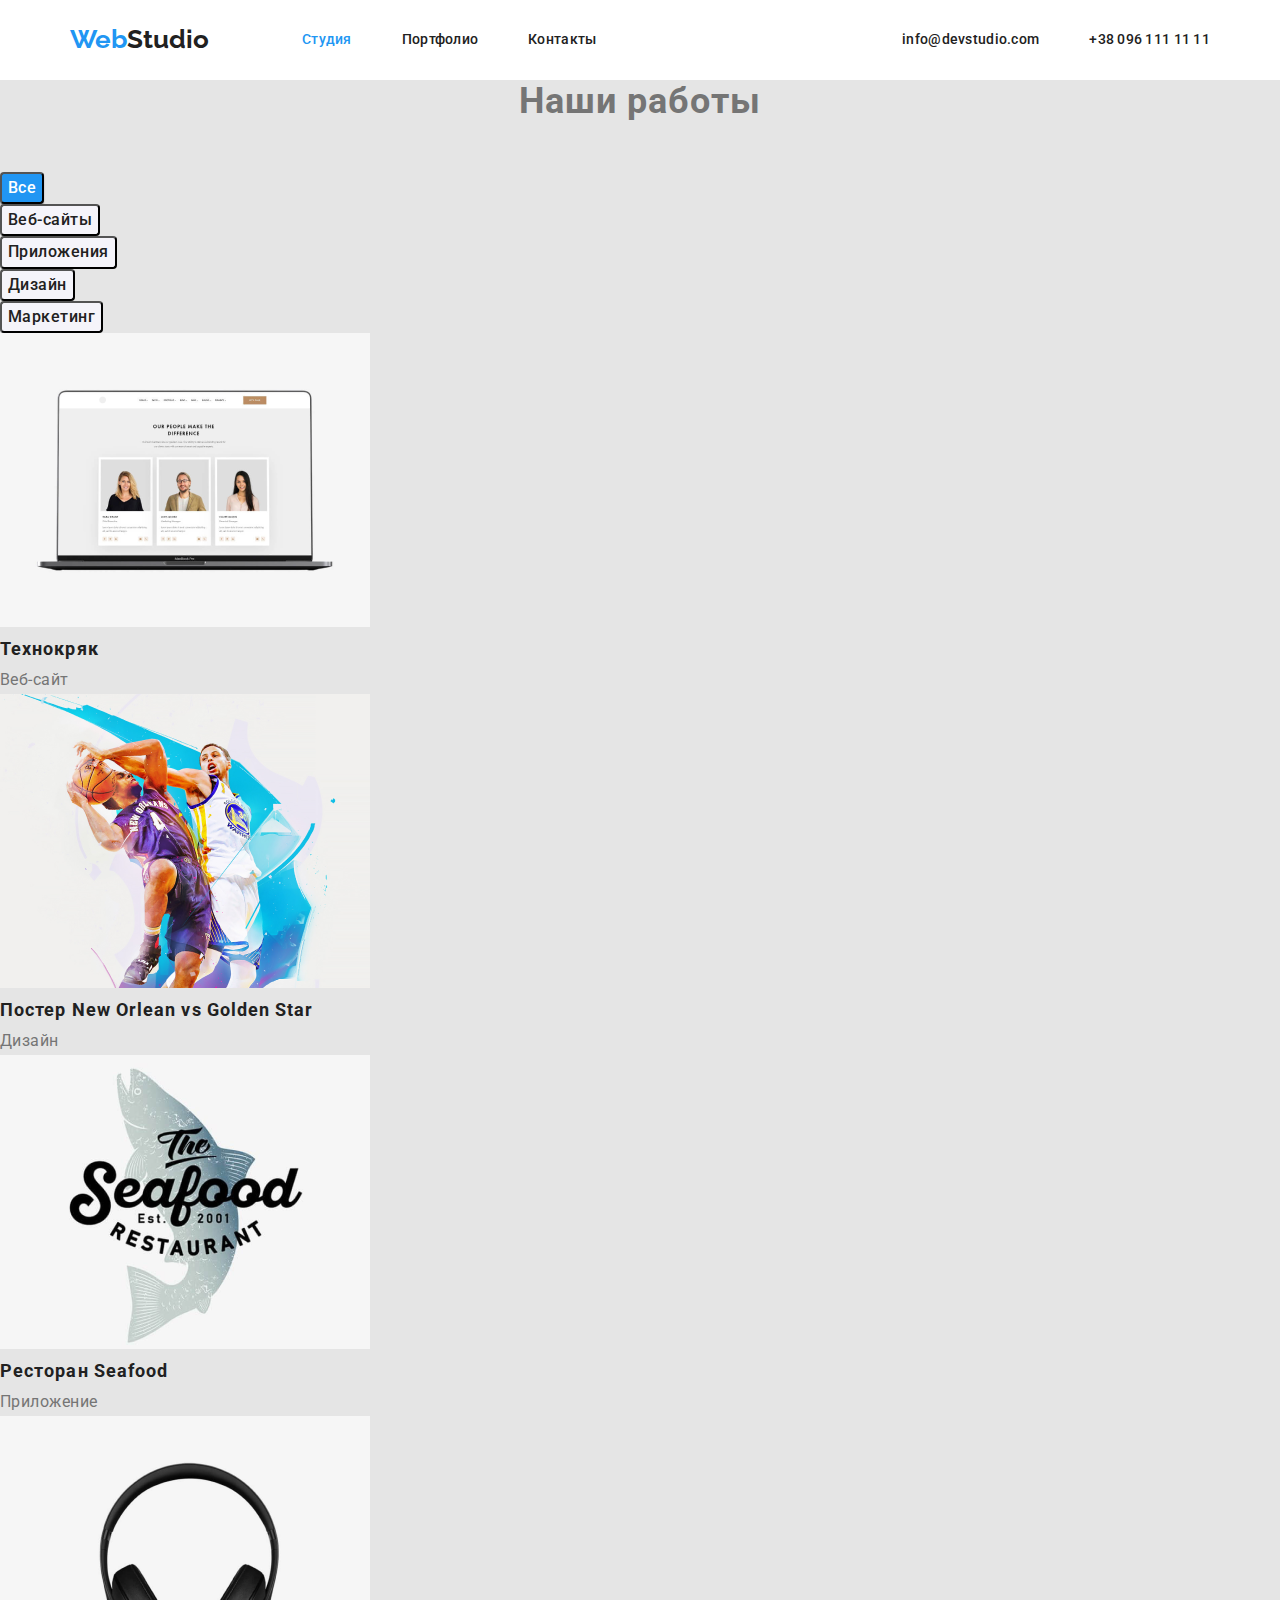
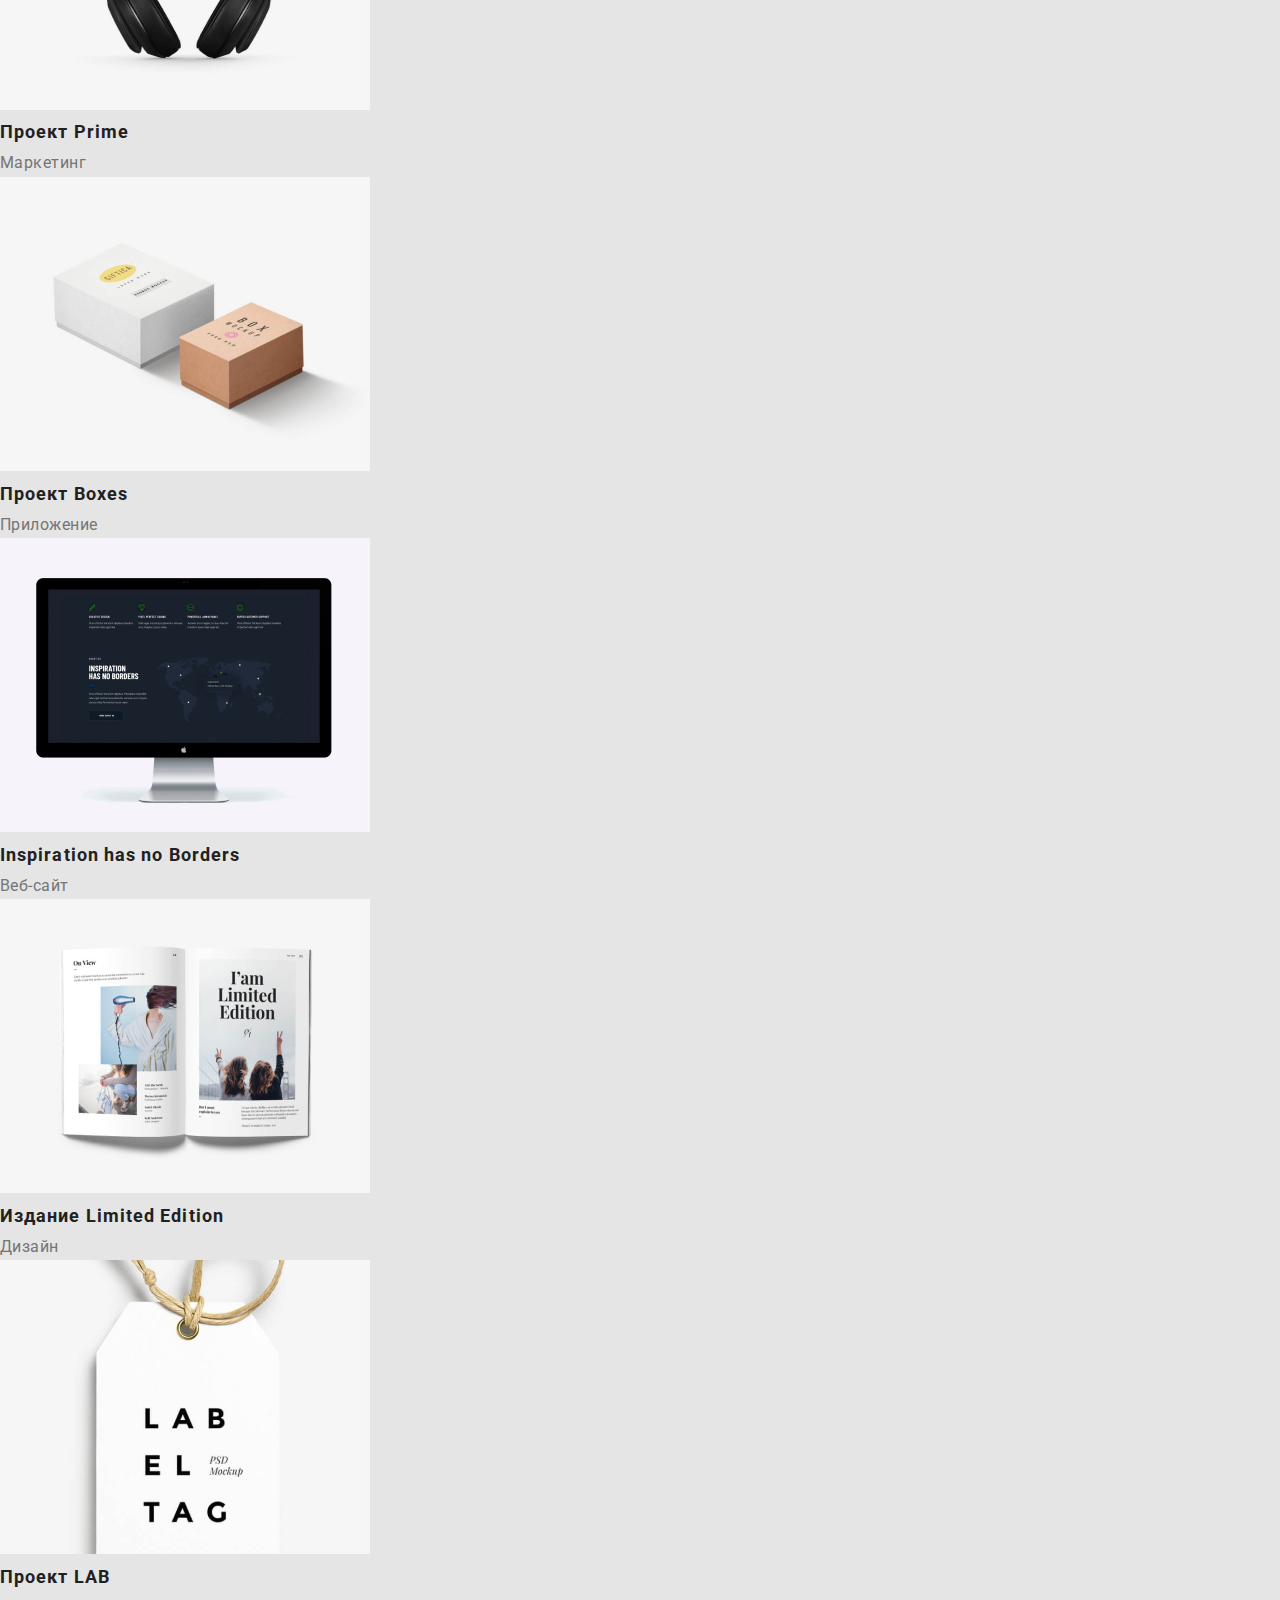
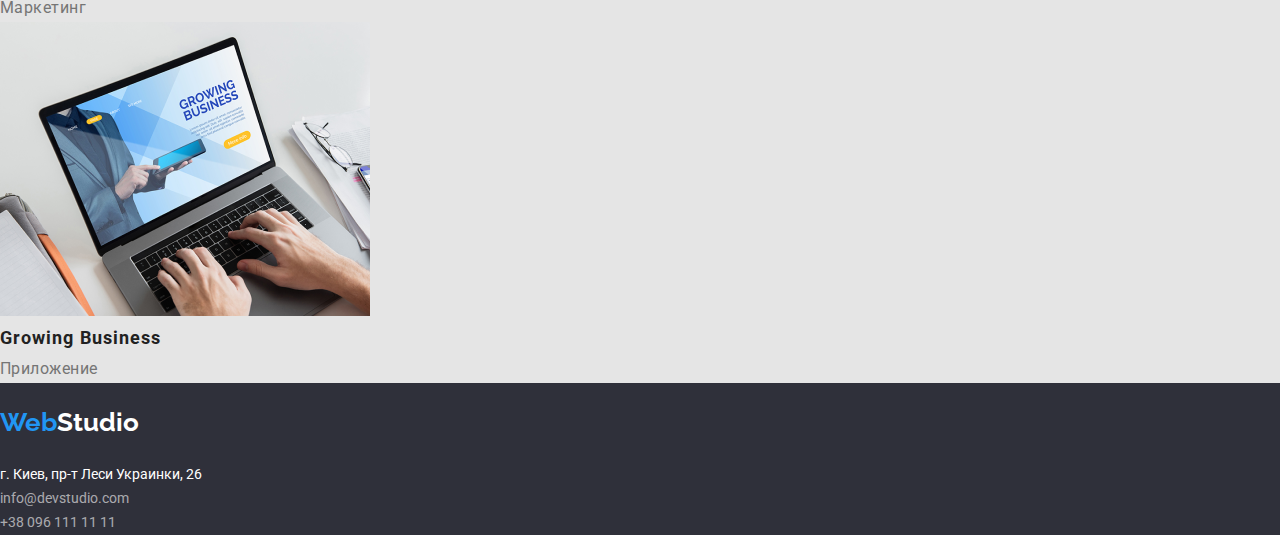
==== portfolio.html @ 5893b9f4 "додає flex box" ====
<!DOCTYPE html>
<html lang="ru">
  <head>
    <meta charset="UTF-8" />
    <title>Портфолио</title>
    <link rel="preconnect" href="https://fonts.gstatic.com" />
    <link
      href="https://fonts.googleapis.com/css2?family=Raleway:wght@700&family=Roboto:wght@400;500;700;900&display=swap"
      rel="stylesheet"
    />
    <link
      rel="stylesheet"
      href="https://cdnjs.cloudflare.com/ajax/libs/modern-normalize/1.0.0/modern-normalize.min.css"
    />
    <link rel="stylesheet" href="./css/styles.css" />
  </head>
  <body>
    <header class="header header-border">
      <div class="container header-container">
        <nav class="main-nav">
          <a href="./" class="logo"
            ><span class="first-part">Web</span>Studio</a
          >
          <ul class="site-nav">
            <li class="item"><a class="link current" href="./">Студия</a></li>
            <li class="item">
              <a class="link" href="./portfolio.html">Портфолио</a>
            </li>
            <li class="item"><a class="link" href="">Контакты</a></li>
          </ul>
        </nav>
        <ul class="contact-nav">
          <li class="item">
            <a class="link contact" href="mailto:info@devstudio.com"
              >info@devstudio.com</a
            >
          </li>
          <li class="item">
            <a class="link contact" href="tel:+380961111111"
              >+38 096 111 11 11</a
            >
          </li>
        </ul>
      </div>
    </header>
    <main>
      <section>
        <h2>Наши работы</h2>
        <ul>
          <li>
            <button class="portfolio-filter current" type="button">Все</button>
          </li>
          <li>
            <button class="portfolio-filter" type="button">Веб-сайты</button>
          </li>
          <li>
            <button class="portfolio-filter" type="button">Приложения</button>
          </li>
          <li>
            <button class="portfolio-filter" type="button">Дизайн</button>
          </li>
          <li>
            <button class="portfolio-filter" type="button">Маркетинг</button>
          </li>
        </ul>
        <ul class="portfolio-list">
          <li>
            <a href="">
              <img src="./images/img_portfolio_1.png" alt="Открытый ноутбук" />
              <h3>Технокряк</h3>
              <p>Веб-сайт</p>
            </a>
          </li>
          <li>
            <a href="">
              <img
                src="./images/img_portfolio_2.png"
                alt="Два баскетболиста во время игры"
              />
              <h3>Постер <span lang="en">New Orlean vs Golden Star</span></h3>
              <p>Дизайн</p>
            </a>
          </li>
          <li>
            <a href="">
              <img src="./images/img_portfolio_3.png" alt="Логотип ресторана" />
              <h3>Ресторан <span lang="en">Seafood</span></h3>
              <p>Приложение</p>
            </a>
          </li>
          <li>
            <a href="">
              <img src="./images/img_portfolio_4.png" alt="Наушники" />
              <h3>Проект <span lang="en">Prime</span></h3>
              <p>Маркетинг</p>
            </a>
          </li>
          <li>
            <a href="">
              <img src="./images/img_portfolio_5.png" alt="Две коробки" />
              <h3>Проект <span lang="en">Boxes</span></h3>
              <p>Приложение</p>
            </a>
          </li>
          <li>
            <a href="">
              <img
                src="./images/img_portfolio_6.png"
                alt="Монитор с открытой страницей веб сайта"
              />
              <h3 lang="en">Inspiration has no Borders</h3>
              <p>Веб-сайт</p>
            </a>
          </li>
          <li>
            <a href="">
              <img src="./images/img_portfolio_7.png" alt="Открытый журнал" />
              <h3>Издание <span lang="en">Limited Edition</span></h3>
              <p>Дизайн</p>
            </a>
          </li>
          <li>
            <a href="">
              <img
                src="./images/img_portfolio_8.png"
                alt="Этикетка на подвеске"
              />
              <h3>Проект LAB</h3>
              <p>Маркетинг</p>
            </a>
          </li>
          <li>
            <a href="">
              <img
                src="./images/img_portfolio_9.png"
                alt="Человек работает на ноутбуке"
              />
              <h3 lang="en">Growing Business</h3>
              <p>Приложение</p>
            </a>
          </li>
        </ul>
      </section>
    </main>
    <footer>
      <a class="logo" href="./"
        ><span class="first-part">Web</span
        ><span class="second-part">Studio</span></a
      >
      <address class="address">
        г. Киев, пр-т Леси Украинки, 26<br />
        <a class="link contact" href="mailto:info@devstudio.com"
          >info@devstudio.com</a
        ><br />
        <a class="link contact" href="tel:+380961111111">+38 096 111 11 11</a>
      </address>
    </footer>
  </body>
</html>
---- css/styles.css ----
:root {
  --primary-text-color: #757575;
  --title-text-color: #212121;
  --primary-white-color: #ffffff;
  --accent-color: #2196f3;
}
body {
  background-color: #e5e5e5;
  color: var(--primary-text-color);
  font-family: Roboto, sans-serif;
}
ul{
 margin-top: 0;
 margin-bottom: 0; 
 padding-left: 0;
}
li {
  list-style: none;
}
h1,h2,h3,p{
margin-top: 0;
margin-bottom: 0; 
padding-left: 0;
}
h2{
margin-bottom: 50px;
color: var(--title-text-color)
font-weight: 700;
font-size: 36px;
line-height: 1.17;
text-align: center;
letter-spacing: 0.03em;
}
/* --------------------------Шапка сайту------------------------ */ 
header {
background-color: var(--primary-white-color);
}
.container{
  width: 1170px;
  margin: 0 auto;
  padding: 0 15px;
}
.header-container{
  display:flex;
  align-items: center;
}
.main-nav{ 
display:flex;
 }
.site-nav {
  display: flex;
}
.site-nav .item:not(:last-child){
margin-right: 50px;
}
.logo {
  display:inline-block;
  padding-top: 24px;
  padding-bottom: 25px;
  margin-right: 93px;

  color: var(--title-text-color);
  font-family: Raleway;
  font-style: normal;
  font-weight: bold;
  font-size: 26px;
  line-height: 1.2;
  text-decoration: none;

}
.first-part{
color: var(--accent-color);
}
.second-part{
color: var(--primary-white-color);
}
.header .link {
  display:flex;
  padding-top: 32px;
  padding-bottom: 32px;

  color: var(--title-text-color);
  font-weight: 500;
  font-size: 14px;
  line-height: 1.14;
  letter-spacing: 0.02em;
  text-decoration: none;
 
}
.header .link:hover,
.header .link:focus,
.header .link.current {
  color: var(--accent-color);
}

.contact {
  color: var(--primary-text-color);
  text-decoration: none;
}
.contact-nav{
display:flex;
margin-left:auto;
}
.contact-nav .item + .item{
margin-left: 50px;
}
/* .header-border{ 
border-bottom: 1px solid #ECECEC;
 } */
/*--------------------------------Герой------------------------------- */
.hero {
background-color: #2f303a;
text-align: center;
letter-spacing: 0.06em
}
.hero-title {
margin-bottom: 40px;

  color: var(--primary-white-color);
  font-weight: 900;
  font-size: 44px;
  line-height: 1.36;
  text-transform: uppercase;
}
.hero-button{
margin-bottom: 40px;

background-color: #2196F3;
color:var(--primary-white-color);
font-weight: 700;
font-size: 16px;
line-height: 1.88;
cursor: pointer;

box-shadow: 0px 4px 4px rgba(0, 0, 0, 0.15);
border-radius: 4px;
padding: 10px, 32px;
}
/*---------------- Особливості------------------------- */
.visually-hidden{
  position: absolute;
  clip: rect(0 0 0 0);
  width: 1px;
  height: 1px;
  margin: -1px;
}

.features{
display: flex;
padding-top: 94px;

}
.features .item:not(:last-child){
margin-right: 30px;
align-content: flex-start;
}
.features .title{
margin-bottom: 10px;

color: var(--title-text-color);
font-weight: 700;
font-size: 14px;
line-height: 1.14;
letter-spacing: 0.03em;
text-transform: uppercase;
}
.features .text{
margin-bottom: 94px;

color: var(--primary-text-color);
font-size: 14px;
line-height: 1.71;
letter-spacing: 0.03em;
}
/* -----------------------Чем мы занимаемся ---------*/
.tasks{
  display: flex;
  margin-bottom: 94px;
}
.tasks .item:not(:last-child){
margin-right: 30px;
}

/* ------------------------Наша команда------------------- */
.team-section{
background-color:#F5F4FA;
padding-top: 94px;
}
.team-section .name{
color: var(--title-text-color);
font-weight: 500;
font-size: 16px;
line-height: 1.19;
text-align: center;
letter-spacing: 0.03em;
}
.team-section .position{
font-size: 16px;
line-height: 1.19;
text-align: center;
letter-spacing: 0.03em;
}
.team-list{
display:flex;
}
.team-list .item:not(:last-child){
margin-right: 30px;

}
/* Підвал */
footer{
background-color:#2F303A ;
}
.address {
color: var(--primary-white-color);
text-decoration: none;
font-style: normal;
font-size: 14px;
line-height: 1.71;
}
.address .contact{
    color: rgba(255, 255, 255, 0.6);
}
/* Портфоліо */
.portfolio-filter {
color: var(--title-text-color);
background-color: #F5F4FA;
font-weight: 500;
font-size: 16px;
line-height:1.63;
text-align: center;
letter-spacing: 0.03em;
border-radius: 4px;
}
.portfolio-filter:hover,
.portfolio-filter:focus,
.portfolio-filter.current{
color: var(--primary-white-color);
background-color: #2196F3;
box-shadow: 0px 3px 1px rgba(0, 0, 0, 0.1), 0px 1px 2px rgba(0, 0, 0, 0.08), 0px 2px 2px rgba(0, 0, 0, 0.12);
border-radius: 4px;
}

.portfolio-list h3{
color: var(--title-text-color);
font-weight:700;
font-size: 18px;
line-height: 2.00;
letter-spacing: 0.06em;
}
.portfolio-list a{
  text-decoration: none;
}
.portfolio-list p{
color:var(--primary-text-color);
font-size: 16px;
line-height: 1.67;
letter-spacing: 0.03em;
}
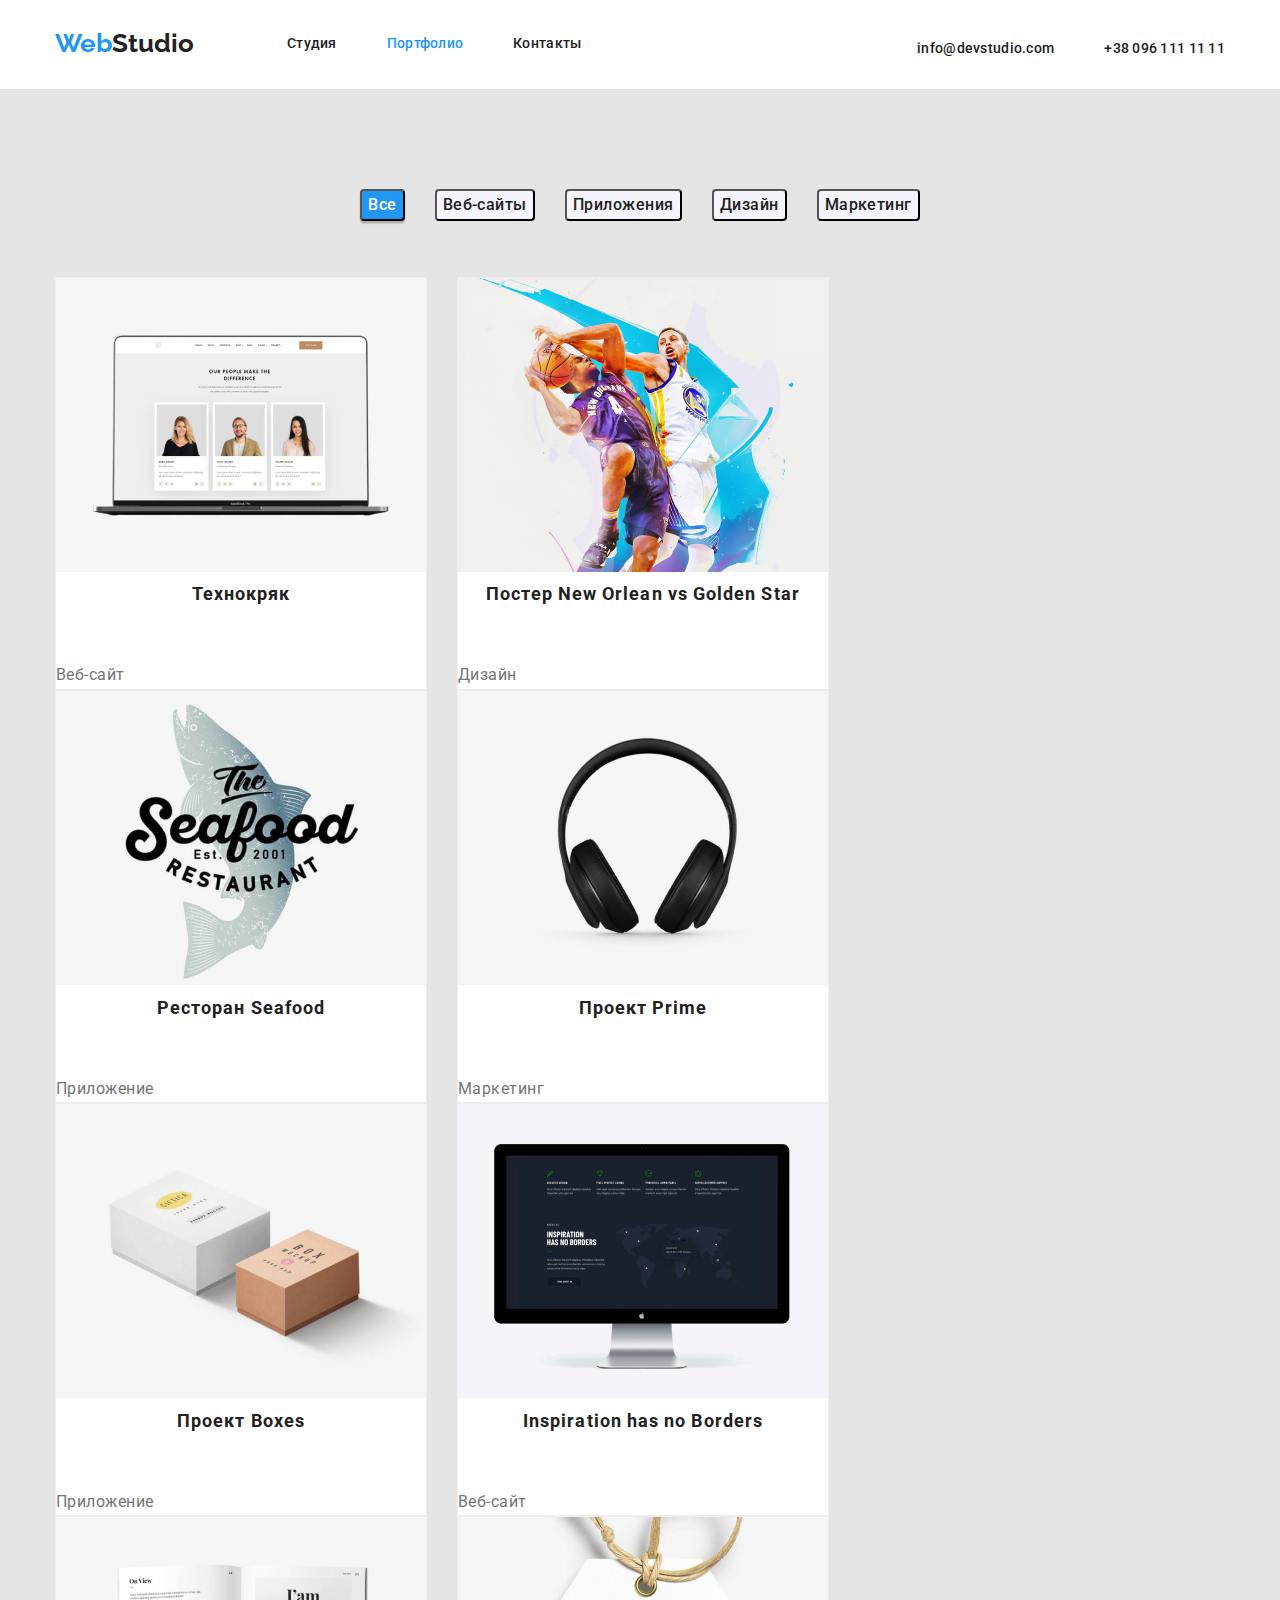
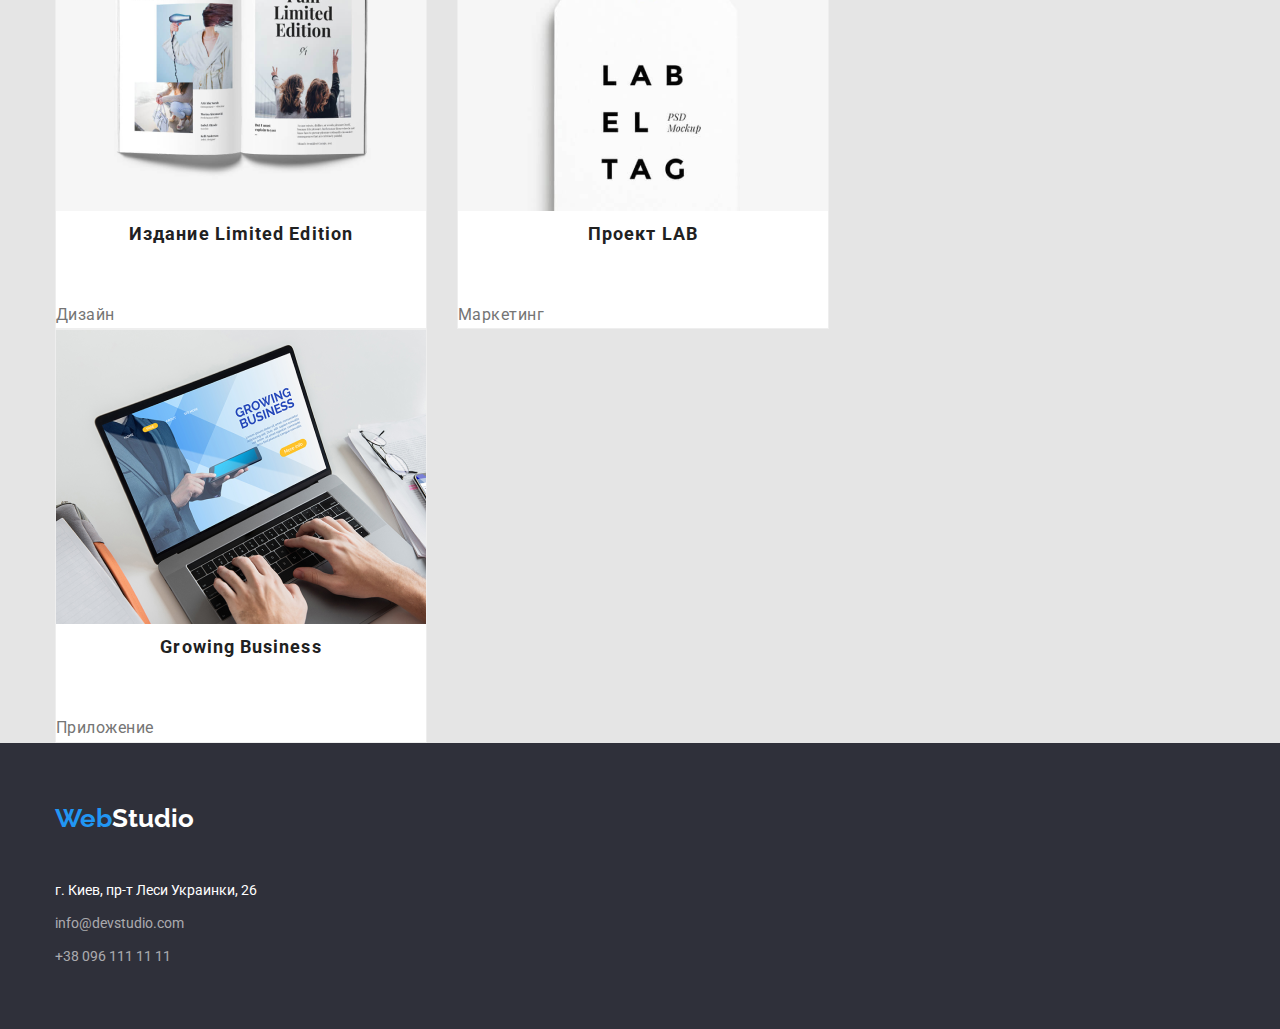
==== commit b64dc35a: "додає флекс бокс у секцію "Наша команда" та оформляє футер і кнопки портфоліо"" ====
--- a/portfolio.html
+++ b/portfolio.html
@@ -22,9 +22,9 @@
             ><span class="first-part">Web</span>Studio</a
           >
           <ul class="site-nav">
-            <li class="item"><a class="link current" href="./">Студия</a></li>
+            <li class="item"><a class="link" href="./">Студия</a></li>
             <li class="item">
-              <a class="link" href="./portfolio.html">Портфолио</a>
+              <a class="link current" href="./portfolio.html">Портфолио</a>
             </li>
             <li class="item"><a class="link" href="">Контакты</a></li>
           </ul>
@@ -45,115 +45,161 @@
     </header>
     <main>
       <section>
-        <h2>Наши работы</h2>
-        <ul>
-          <li>
-            <button class="portfolio-filter current" type="button">Все</button>
-          </li>
-          <li>
-            <button class="portfolio-filter" type="button">Веб-сайты</button>
-          </li>
-          <li>
-            <button class="portfolio-filter" type="button">Приложения</button>
-          </li>
-          <li>
-            <button class="portfolio-filter" type="button">Дизайн</button>
-          </li>
-          <li>
-            <button class="portfolio-filter" type="button">Маркетинг</button>
-          </li>
-        </ul>
-        <ul class="portfolio-list">
-          <li>
-            <a href="">
-              <img src="./images/img_portfolio_1.png" alt="Открытый ноутбук" />
-              <h3>Технокряк</h3>
-              <p>Веб-сайт</p>
-            </a>
-          </li>
-          <li>
-            <a href="">
-              <img
-                src="./images/img_portfolio_2.png"
-                alt="Два баскетболиста во время игры"
-              />
-              <h3>Постер <span lang="en">New Orlean vs Golden Star</span></h3>
-              <p>Дизайн</p>
-            </a>
-          </li>
-          <li>
-            <a href="">
-              <img src="./images/img_portfolio_3.png" alt="Логотип ресторана" />
-              <h3>Ресторан <span lang="en">Seafood</span></h3>
-              <p>Приложение</p>
-            </a>
-          </li>
-          <li>
-            <a href="">
-              <img src="./images/img_portfolio_4.png" alt="Наушники" />
-              <h3>Проект <span lang="en">Prime</span></h3>
-              <p>Маркетинг</p>
-            </a>
-          </li>
-          <li>
-            <a href="">
-              <img src="./images/img_portfolio_5.png" alt="Две коробки" />
-              <h3>Проект <span lang="en">Boxes</span></h3>
-              <p>Приложение</p>
-            </a>
-          </li>
-          <li>
-            <a href="">
-              <img
-                src="./images/img_portfolio_6.png"
-                alt="Монитор с открытой страницей веб сайта"
-              />
-              <h3 lang="en">Inspiration has no Borders</h3>
-              <p>Веб-сайт</p>
-            </a>
-          </li>
-          <li>
-            <a href="">
-              <img src="./images/img_portfolio_7.png" alt="Открытый журнал" />
-              <h3>Издание <span lang="en">Limited Edition</span></h3>
-              <p>Дизайн</p>
-            </a>
-          </li>
-          <li>
-            <a href="">
-              <img
-                src="./images/img_portfolio_8.png"
-                alt="Этикетка на подвеске"
-              />
-              <h3>Проект LAB</h3>
-              <p>Маркетинг</p>
-            </a>
-          </li>
-          <li>
-            <a href="">
-              <img
-                src="./images/img_portfolio_9.png"
-                alt="Человек работает на ноутбуке"
-              />
-              <h3 lang="en">Growing Business</h3>
-              <p>Приложение</p>
-            </a>
-          </li>
-        </ul>
+        <div class="container">
+          <h1 class="visually-hidden">Наши работы</h1>
+          <div class="filter">
+            <ul class="filter-list">
+              <li class="item">
+                <button class="portfolio-filter current" type="button">
+                  Все
+                </button>
+              </li>
+              <li class="item">
+                <button class="portfolio-filter" type="button">
+                  Веб-сайты
+                </button>
+              </li>
+              <li class="item">
+                <button class="portfolio-filter" type="button">
+                  Приложения
+                </button>
+              </li>
+              <li class="item">
+                <button class="portfolio-filter" type="button">Дизайн</button>
+              </li>
+              <li class="item">
+                <button class="portfolio-filter" type="button">
+                  Маркетинг
+                </button>
+              </li>
+            </ul>
+          </div>
+          <div class="portfolio">
+            <ul class="portfolio-list">
+              <li class="item">
+                <a href="">
+                  <img
+                    src="./images/img_portfolio_1.png"
+                    alt="Открытый ноутбук"
+                    width="370px"
+                  />
+                  <div class="portfolio-card">
+                    <h2>Технокряк</h2>
+                    <p>Веб-сайт</p>
+                  </div>
+                </a>
+              </li>
+              <li class="item">
+                <a href="">
+                  <img
+                    src="./images/img_portfolio_2.png"
+                    alt="Два баскетболиста во время игры"
+                  />
+                  <div class="portfolio-card">
+                    <h2>
+                      Постер <span lang="en">New Orlean vs Golden Star</span>
+                    </h2>
+                    <p>Дизайн</p>
+                  </div>
+                </a>
+              </li>
+              <li class="item">
+                <a href="">
+                  <img
+                    src="./images/img_portfolio_3.png"
+                    alt="Логотип ресторана"
+                  />
+                  <div class="portfolio-card">
+                    <h2>Ресторан <span lang="en">Seafood</span></h2>
+                    <p>Приложение</p>
+                  </div>
+                </a>
+              </li>
+              <li class="item">
+                <a href="">
+                  <img src="./images/img_portfolio_4.png" alt="Наушники" />
+                  <div class="portfolio-card">
+                    <h2>Проект <span lang="en">Prime</span></h2>
+                    <p>Маркетинг</p>
+                  </div>
+                </a>
+              </li>
+              <li class="item">
+                <a href="">
+                  <img src="./images/img_portfolio_5.png" alt="Две коробки" />
+                  <div class="portfolio-card">
+                    <h2>Проект <span lang="en">Boxes</span></h2>
+                    <p>Приложение</p>
+                  </div>
+                </a>
+              </li>
+              <li class="item">
+                <a href="">
+                  <img
+                    src="./images/img_portfolio_6.png"
+                    alt="Монитор с открытой страницей веб сайта"
+                  />
+                  <div class="portfolio-card">
+                    <h2 lang="en">Inspiration has no Borders</h2>
+                    <p>Веб-сайт</p>
+                  </div>
+                </a>
+              </li>
+              <li class="item">
+                <a href="">
+                  <img
+                    src="./images/img_portfolio_7.png"
+                    alt="Открытый журнал"
+                  />
+                  <div class="portfolio-card">
+                    <h2>Издание <span lang="en">Limited Edition</span></h2>
+                    <p>Дизайн</p>
+                  </div>
+                </a>
+              </li>
+              <li class="item">
+                <a href="">
+                  <img
+                    src="./images/img_portfolio_8.png"
+                    alt="Этикетка на подвеске"
+                  />
+                  <div class="portfolio-card">
+                    <h2>Проект LAB</h2>
+                    <p>Маркетинг</p>
+                  </div>
+                </a>
+              </li>
+              <li class="item">
+                <a href="">
+                  <img
+                    src="./images/img_portfolio_9.png"
+                    alt="Человек работает на ноутбуке"
+                  />
+                  <div class="portfolio-card">
+                    <h2 lang="en">Growing Business</h2>
+                    <p>Приложение</p>
+                  </div>
+                </a>
+              </li>
+            </ul>
+          </div>
+        </div>
       </section>
     </main>
     <footer>
-      <a class="logo" href="./"
-        ><span class="first-part">Web</span
-        ><span class="second-part">Studio</span></a
-      >
-      <address class="address">
-        г. Киев, пр-т Леси Украинки, 26<br />
-        <a class="link contact" href="mailto:info@devstudio.com"
-          >info@devstudio.com</a
-        ><br />
-        <a class="link contact" href="tel:+380961111111">+38 096 111 11 11</a>
-      </address>
+      <div class="container">
+        <a class="logo footer-logo" href="./"
+          ><span class="first-part">Web</span
+          ><span class="second-part">Studio</span></a
+        >
+        <address class="address">
+          г. Киев, пр-т Леси Украинки, 26
+          <a class="link contact" href="mailto:info@devstudio.com"
+            >info@devstudio.com</a
+          >
+          <a class="link contact" href="tel:+380961111111">+38 096 111 11 11</a>
+        </address>
+      </div>
     </footer>
   </body>
 </html>
--- a/css/styles.css
+++ b/css/styles.css
@@ -36,7 +36,7 @@
 background-color: var(--primary-white-color);
 }
 .container{
-  width: 1170px;
+  width: 1200px;
   margin: 0 auto;
   padding: 0 15px;
 }
@@ -144,12 +144,15 @@
   height: 1px;
   margin: -1px;
 }
-
 .features{
 display: flex;
 padding-top: 94px;
-
-}
+padding-bottom: 94px;
+}
+.features .item{
+width: calc((100%-90px)/4);
+}
+
 .features .item:not(:last-child){
 margin-right: 30px;
 align-content: flex-start;
@@ -165,7 +168,6 @@
 text-transform: uppercase;
 }
 .features .text{
-margin-bottom: 94px;
 
 color: var(--primary-text-color);
 font-size: 14px;
@@ -174,8 +176,9 @@
 }
 /* -----------------------Чем мы занимаемся ---------*/
 .tasks{
+  width: calc((100%-60px)/3);
   display: flex;
-  margin-bottom: 94px;
+  padding-bottom: 94px;
 }
 .tasks .item:not(:last-child){
 margin-right: 30px;
@@ -187,6 +190,8 @@
 padding-top: 94px;
 }
 .team-section .name{
+margin-top: 30px;
+
 color: var(--title-text-color);
 font-weight: 500;
 font-size: 16px;
@@ -195,6 +200,8 @@
 letter-spacing: 0.03em;
 }
 .team-section .position{
+margin-top: 10px;
+
 font-size: 16px;
 line-height: 1.19;
 text-align: center;
@@ -202,16 +209,31 @@
 }
 .team-list{
 display:flex;
+width: calc((100%-90px)/4);
+padding-bottom: 94px;
 }
 .team-list .item:not(:last-child){
 margin-right: 30px;
-
-}
-/* Підвал */
+}
+.team-card{ 
+width-max: 270 ;
+padding-bottom: 30px;
+background-color:#ffffff;
+}
+
+/* ----------------------   Підвал --------------------*/
 footer{
 background-color:#2F303A ;
 }
+.footer-logo{
+  padding-top: 60px;
+
+}
 .address {
+display:flex;
+flex-direction: column;
+margin-top: 20px;
+padding-bottom: 60px;
 color: var(--primary-white-color);
 text-decoration: none;
 font-style: normal;
@@ -221,7 +243,19 @@
 .address .contact{
     color: rgba(255, 255, 255, 0.6);
 }
-/* Портфоліо */
+  .contact{
+  margin-top: 9px;
+  }
+/* -------------------------Портфоліо --------------------*/
+.filter-list{
+display: flex;
+justify-content: center;
+padding-top: 100px;
+margin-bottom: 56px;
+}
+.filter-list .item + .item{
+margin-left: 30px;
+}
 .portfolio-filter {
 color: var(--title-text-color);
 background-color: #F5F4FA;
@@ -240,8 +274,19 @@
 box-shadow: 0px 3px 1px rgba(0, 0, 0, 0.1), 0px 1px 2px rgba(0, 0, 0, 0.08), 0px 2px 2px rgba(0, 0, 0, 0.12);
 border-radius: 4px;
 }
-
-.portfolio-list h3{
+.portfolio-list{
+display:flex;
+flex-wrap: wrap;
+}
+.portfolio-list .item{
+  width: calc((100%-60px)/3);
+ 
+}
+.portfolio-list .item:not(:last-child){
+  margin-right: 30px;
+}
+
+.portfolio-list h2{
 color: var(--title-text-color);
 font-weight:700;
 font-size: 18px;
@@ -250,10 +295,21 @@
 }
 .portfolio-list a{
   text-decoration: none;
+
 }
 .portfolio-list p{
 color:var(--primary-text-color);
 font-size: 16px;
 line-height: 1.67;
 letter-spacing: 0.03em;
+}
+.portfolio-list .item{
+background: #FFFFFF;
+border: 1px solid #EEEEEE;
+box-sizing: border-box;
+}
+.portfolio-card{
+
+
+
 }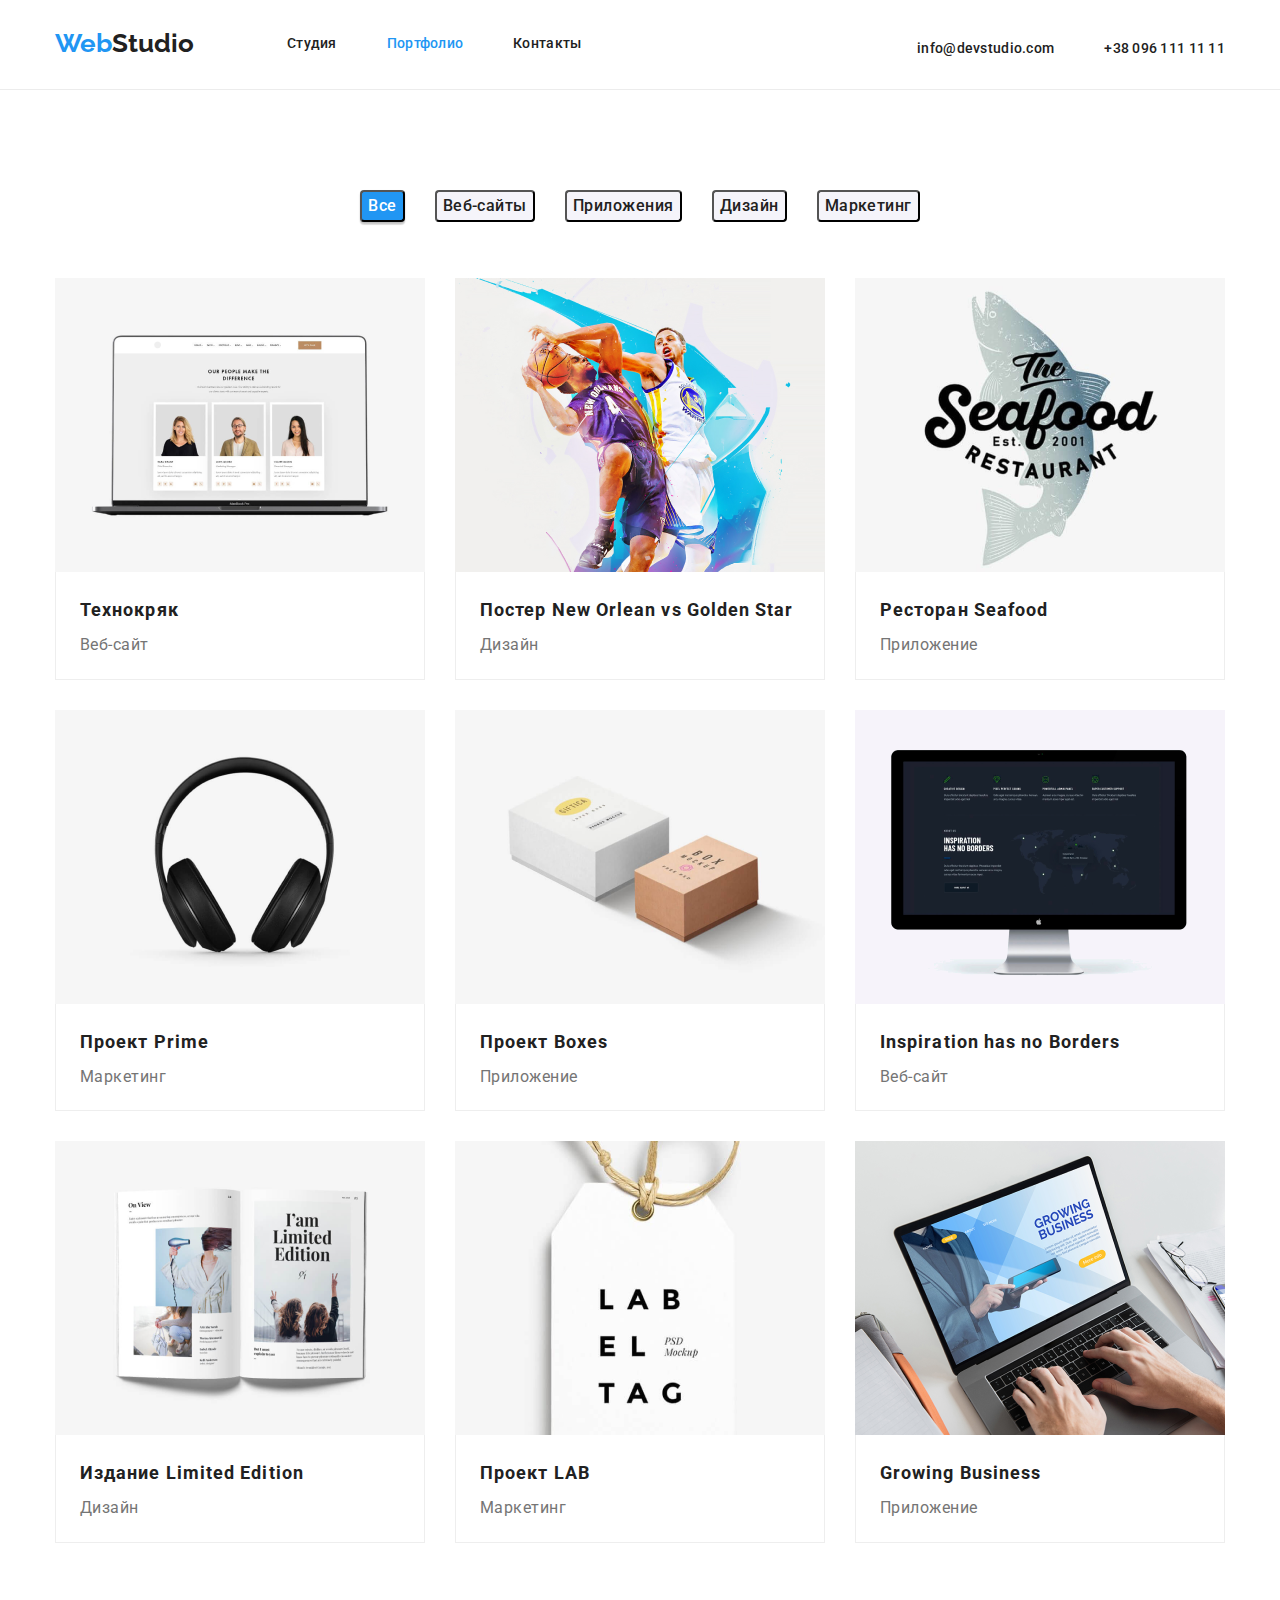
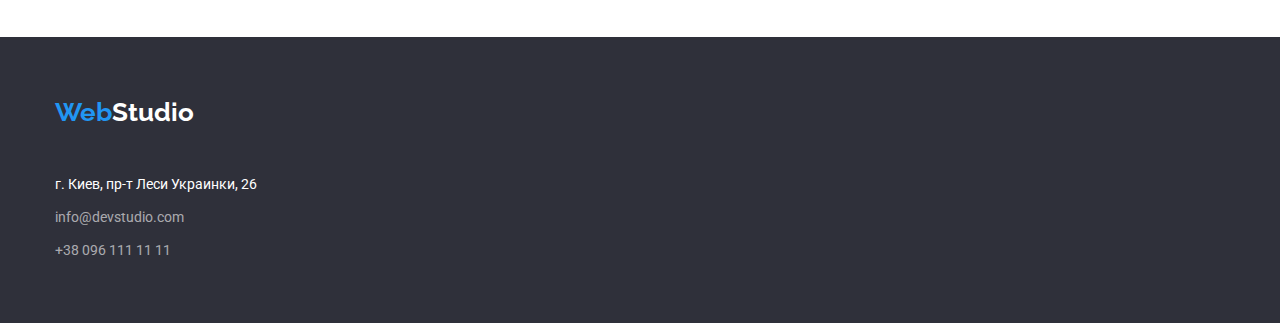
==== commit 1747defd: "додає флекс списку портфоліо" ====
--- a/portfolio.html
+++ b/portfolio.html
@@ -79,11 +79,12 @@
               <li class="item">
                 <a href="">
                   <img
+                    class="card-image"
                     src="./images/img_portfolio_1.png"
                     alt="Открытый ноутбук"
                     width="370px"
                   />
-                  <div class="portfolio-card">
+                  <div class="card-content">
                     <h2>Технокряк</h2>
                     <p>Веб-сайт</p>
                   </div>
@@ -92,10 +93,11 @@
               <li class="item">
                 <a href="">
                   <img
+                    class="card-image"
                     src="./images/img_portfolio_2.png"
                     alt="Два баскетболиста во время игры"
                   />
-                  <div class="portfolio-card">
+                  <div class="card-content">
                     <h2>
                       Постер <span lang="en">New Orlean vs Golden Star</span>
                     </h2>
@@ -106,10 +108,11 @@
               <li class="item">
                 <a href="">
                   <img
+                    class="card-image"
                     src="./images/img_portfolio_3.png"
                     alt="Логотип ресторана"
                   />
-                  <div class="portfolio-card">
+                  <div class="card-content">
                     <h2>Ресторан <span lang="en">Seafood</span></h2>
                     <p>Приложение</p>
                   </div>
@@ -117,8 +120,12 @@
               </li>
               <li class="item">
                 <a href="">
-                  <img src="./images/img_portfolio_4.png" alt="Наушники" />
-                  <div class="portfolio-card">
+                  <img
+                    class="card-image"
+                    src="./images/img_portfolio_4.png"
+                    alt="Наушники"
+                  />
+                  <div class="card-content">
                     <h2>Проект <span lang="en">Prime</span></h2>
                     <p>Маркетинг</p>
                   </div>
@@ -126,8 +133,12 @@
               </li>
               <li class="item">
                 <a href="">
-                  <img src="./images/img_portfolio_5.png" alt="Две коробки" />
-                  <div class="portfolio-card">
+                  <img
+                    class="card-image"
+                    src="./images/img_portfolio_5.png"
+                    alt="Две коробки"
+                  />
+                  <div class="card-content">
                     <h2>Проект <span lang="en">Boxes</span></h2>
                     <p>Приложение</p>
                   </div>
@@ -136,10 +147,11 @@
               <li class="item">
                 <a href="">
                   <img
+                    class="card-image"
                     src="./images/img_portfolio_6.png"
                     alt="Монитор с открытой страницей веб сайта"
                   />
-                  <div class="portfolio-card">
+                  <div class="card-content">
                     <h2 lang="en">Inspiration has no Borders</h2>
                     <p>Веб-сайт</p>
                   </div>
@@ -148,10 +160,11 @@
               <li class="item">
                 <a href="">
                   <img
+                    class="card-image"
                     src="./images/img_portfolio_7.png"
                     alt="Открытый журнал"
                   />
-                  <div class="portfolio-card">
+                  <div class="card-content">
                     <h2>Издание <span lang="en">Limited Edition</span></h2>
                     <p>Дизайн</p>
                   </div>
@@ -160,10 +173,11 @@
               <li class="item">
                 <a href="">
                   <img
+                    class="card-image"
                     src="./images/img_portfolio_8.png"
                     alt="Этикетка на подвеске"
                   />
-                  <div class="portfolio-card">
+                  <div class="card-content">
                     <h2>Проект LAB</h2>
                     <p>Маркетинг</p>
                   </div>
@@ -172,10 +186,11 @@
               <li class="item">
                 <a href="">
                   <img
+                    class="card-image"
                     src="./images/img_portfolio_9.png"
                     alt="Человек работает на ноутбуке"
                   />
-                  <div class="portfolio-card">
+                  <div class="card-content">
                     <h2 lang="en">Growing Business</h2>
                     <p>Приложение</p>
                   </div>
--- a/css/styles.css
+++ b/css/styles.css
@@ -5,7 +5,7 @@
   --accent-color: #2196f3;
 }
 body {
-  background-color: #e5e5e5;
+  background-color: #ffffff;
   color: var(--primary-text-color);
   font-family: Roboto, sans-serif;
 }
@@ -34,6 +34,9 @@
 /* --------------------------Шапка сайту------------------------ */ 
 header {
 background-color: var(--primary-white-color);
+border-bottom-width: 1px;
+  border-bottom-style: solid;
+  border-bottom-color:#ECECEC;
 }
 .container{
   width: 1200px;
@@ -113,17 +116,21 @@
 text-align: center;
 letter-spacing: 0.06em
 }
+.hero .container{
+  padding-top: 200px;
+  padding-bottom: 200px;
+}
 .hero-title {
-margin-bottom: 40px;
-
-  color: var(--primary-white-color);
-  font-weight: 900;
-  font-size: 44px;
-  line-height: 1.36;
-  text-transform: uppercase;
+margin-bottom: 30px;
+color: var(--primary-white-color);
+font-weight: 900;
+font-size: 44px;
+line-height: 1.36;
+text-transform: uppercase;
 }
 .hero-button{
-margin-bottom: 40px;
+padding: 10px 32px;
+margin-bottom: 10px;
 
 background-color: #2196F3;
 color:var(--primary-white-color);
@@ -190,8 +197,6 @@
 padding-top: 94px;
 }
 .team-section .name{
-margin-top: 30px;
-
 color: var(--title-text-color);
 font-weight: 500;
 font-size: 16px;
@@ -201,7 +206,6 @@
 }
 .team-section .position{
 margin-top: 10px;
-
 font-size: 16px;
 line-height: 1.19;
 text-align: center;
@@ -209,7 +213,7 @@
 }
 .team-list{
 display:flex;
-width: calc((100%-90px)/4);
+display-basis: calc((100%-90px)/4);
 padding-bottom: 94px;
 }
 .team-list .item:not(:last-child){
@@ -218,7 +222,11 @@
 .team-card{ 
 width-max: 270 ;
 padding-bottom: 30px;
+padding-top: 30px;
 background-color:#ffffff;
+box-sizing: border-box;
+box-shadow: 0px 1px 3px rgba(0, 0, 0, 0.12), 0px 1px 1px rgba(0, 0, 0, 0.14), 0px 2px 1px rgba(0, 0, 0, 0.2);
+border-radius: 0px 0px 4px 4px;
 }
 
 /* ----------------------   Підвал --------------------*/
@@ -274,19 +282,26 @@
 box-shadow: 0px 3px 1px rgba(0, 0, 0, 0.1), 0px 1px 2px rgba(0, 0, 0, 0.08), 0px 2px 2px rgba(0, 0, 0, 0.12);
 border-radius: 4px;
 }
+.card-image{
+display:block;
+max-width: 100%;
+height: auto;
+}
 .portfolio-list{
 display:flex;
 flex-wrap: wrap;
+margin-left: -30px; 
+margin-top: -30px;
+padding-bottom: 94px;
 }
 .portfolio-list .item{
-  width: calc((100%-60px)/3);
- 
-}
-.portfolio-list .item:not(:last-child){
-  margin-right: 30px;
-}
-
+margin-left: 30px; 
+margin-top: 30px;
+flex-basis: calc(100% / 3 - 60px);
+}
 .portfolio-list h2{
+margin-bottom: 4px;
+text-align: left;
 color: var(--title-text-color);
 font-weight:700;
 font-size: 18px;
@@ -295,6 +310,7 @@
 }
 .portfolio-list a{
   text-decoration: none;
+  margin:0;
 
 }
 .portfolio-list p{
@@ -303,13 +319,27 @@
 line-height: 1.67;
 letter-spacing: 0.03em;
 }
-.portfolio-list .item{
+.card-content{
+width: 370px;
+box-sizing: border-box;
+padding-top: 20px;
+padding-right:24px;
+padding-bottom: 20px;
+padding-left:24px;
 background: #FFFFFF;
-border: 1px solid #EEEEEE;
-box-sizing: border-box;
-}
-.portfolio-card{
-
-
+
+ border-right-width: 1px;
+  border-right-style: solid;
+  border-right-color: #EEEEEE;
+
+  /* Установит стили нинжней рамки */
+  border-bottom-width: 1px;
+  border-bottom-style: solid;
+  border-bottom-color: #EEEEEE;
+
+  /* Установит стили левой рамки */
+  border-left-width: 1px;
+  border-left-style: solid;
+  border-left-color:#EEEEEE;
 
 }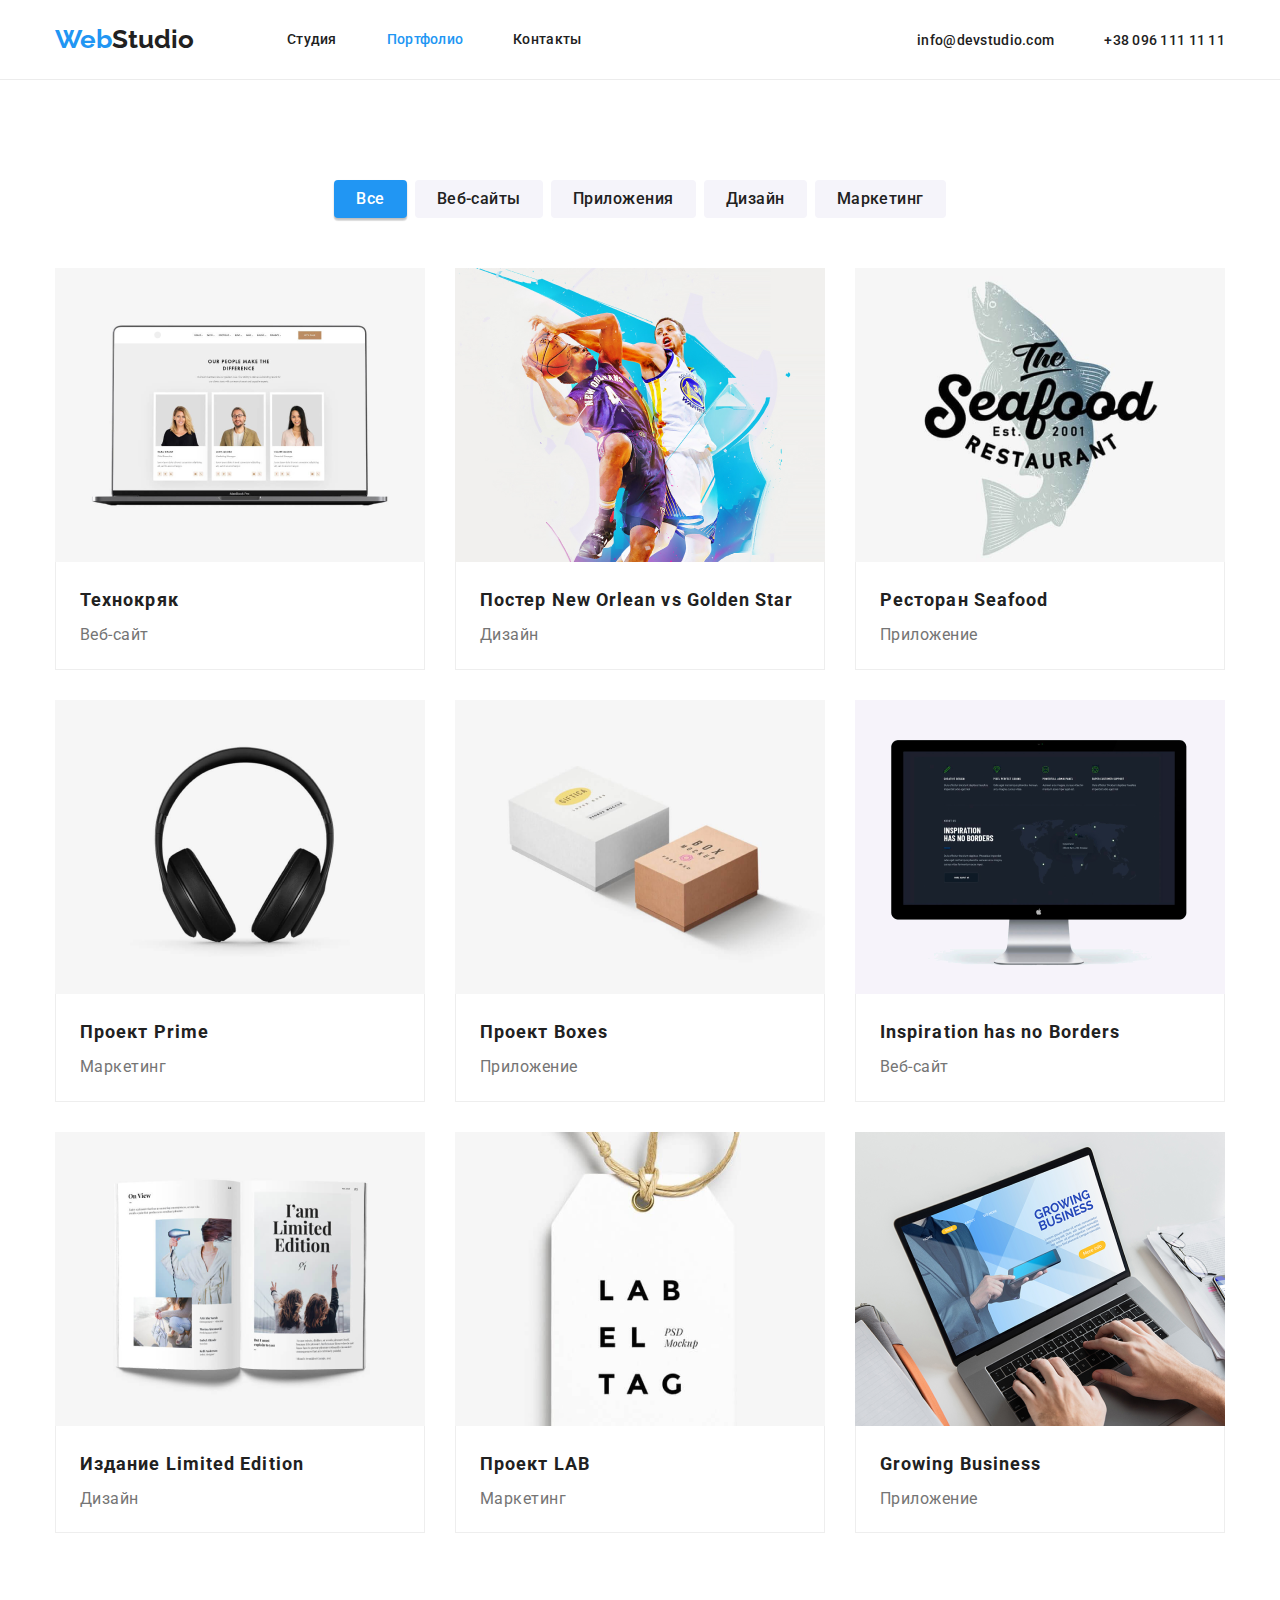
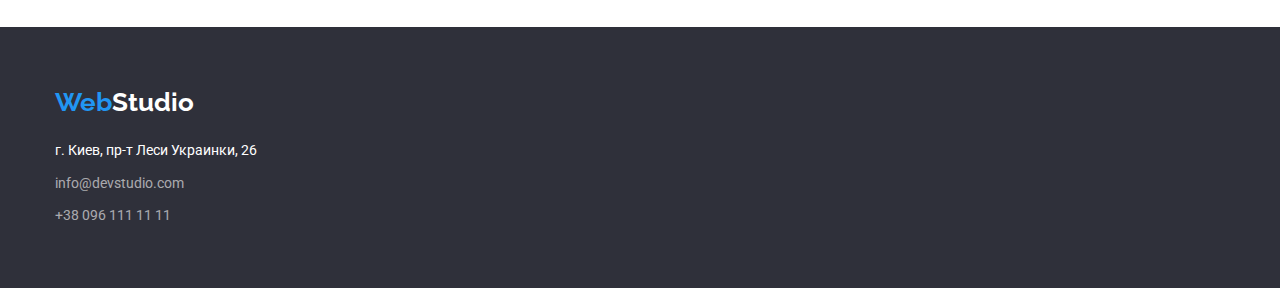
==== commit 7c3de119: "задає падінги для секцій та форматує кнопки портфоліо" ====
--- a/portfolio.html
+++ b/portfolio.html
@@ -15,7 +15,7 @@
     <link rel="stylesheet" href="./css/styles.css" />
   </head>
   <body>
-    <header class="header header-border">
+    <header class="header">
       <div class="container header-container">
         <nav class="main-nav">
           <a href="./" class="logo"
@@ -44,7 +44,7 @@
       </div>
     </header>
     <main>
-      <section>
+      <section class="portfolio-section">
         <div class="container">
           <h1 class="visually-hidden">Наши работы</h1>
           <div class="filter">
@@ -201,7 +201,7 @@
         </div>
       </section>
     </main>
-    <footer>
+    <footer class="footer">
       <div class="container">
         <a class="logo footer-logo" href="./"
           ><span class="first-part">Web</span
--- a/css/styles.css
+++ b/css/styles.css
@@ -9,57 +9,61 @@
   color: var(--primary-text-color);
   font-family: Roboto, sans-serif;
 }
-ul{
- margin-top: 0;
- margin-bottom: 0; 
- padding-left: 0;
+ul {
+  margin-top: 0;
+  margin-bottom: 0;
+  padding-left: 0;
 }
 li {
   list-style: none;
 }
-h1,h2,h3,p{
-margin-top: 0;
-margin-bottom: 0; 
-padding-left: 0;
-}
-h2{
-margin-bottom: 50px;
-color: var(--title-text-color)
-font-weight: 700;
-font-size: 36px;
-line-height: 1.17;
-text-align: center;
-letter-spacing: 0.03em;
-}
-/* --------------------------Шапка сайту------------------------ */ 
+h1,
+h2,
+h3,
+p {
+  margin-top: 0;
+  margin-bottom: 0;
+  padding-left: 0;
+}
+h2 {
+  margin-bottom: 50px;
+  color: var(--title-text-color);
+  font-weight: 700;
+  font-size: 36px;
+  line-height: 1.17;
+  text-align: center;
+  letter-spacing: 0.03em;
+}
+/* --------------------------Шапка сайту------------------------ */
 header {
-background-color: var(--primary-white-color);
-border-bottom-width: 1px;
+  background-color: var(--primary-white-color);
+  border-bottom-width: 1px;
   border-bottom-style: solid;
-  border-bottom-color:#ECECEC;
-}
-.container{
+  border-bottom-color: #ececec;
+}
+.container {
   width: 1200px;
   margin: 0 auto;
   padding: 0 15px;
 }
-.header-container{
-  display:flex;
+.header-container {
+  display: flex;
+  padding-top: 24px;
+  padding-bottom: 24px;
+}
+.main-nav {
+  display: flex;
   align-items: center;
 }
-.main-nav{ 
-display:flex;
- }
 .site-nav {
   display: flex;
 }
-.site-nav .item:not(:last-child){
-margin-right: 50px;
+.site-nav .item:not(:last-child) {
+  margin-right: 50px;
+  align-items: baseline;
 }
 .logo {
-  display:inline-block;
-  padding-top: 24px;
-  padding-bottom: 25px;
+  display: inline-block;
   margin-right: 93px;
 
   color: var(--title-text-color);
@@ -69,18 +73,15 @@
   font-size: 26px;
   line-height: 1.2;
   text-decoration: none;
-
-}
-.first-part{
-color: var(--accent-color);
-}
-.second-part{
-color: var(--primary-white-color);
+}
+.first-part {
+  color: var(--accent-color);
+}
+.second-part {
+  color: var(--primary-white-color);
 }
 .header .link {
-  display:flex;
-  padding-top: 32px;
-  padding-bottom: 32px;
+  display: flex;
 
   color: var(--title-text-color);
   font-weight: 500;
@@ -88,7 +89,6 @@
   line-height: 1.14;
   letter-spacing: 0.02em;
   text-decoration: none;
- 
 }
 .header .link:hover,
 .header .link:focus,
@@ -100,246 +100,250 @@
   color: var(--primary-text-color);
   text-decoration: none;
 }
-.contact-nav{
-display:flex;
-margin-left:auto;
-}
-.contact-nav .item + .item{
-margin-left: 50px;
-}
-/* .header-border{ 
-border-bottom: 1px solid #ECECEC;
- } */
+.contact-nav {
+  display: flex;
+  margin-left: auto;
+}
+.contact-nav .item + .item {
+  margin-left: 50px;
+}
+
 /*--------------------------------Герой------------------------------- */
 .hero {
-background-color: #2f303a;
-text-align: center;
-letter-spacing: 0.06em
-}
-.hero .container{
+  background-color: #2f303a;
+  text-align: center;
+  letter-spacing: 0.06em;
   padding-top: 200px;
   padding-bottom: 200px;
 }
 .hero-title {
-margin-bottom: 30px;
-color: var(--primary-white-color);
-font-weight: 900;
-font-size: 44px;
-line-height: 1.36;
-text-transform: uppercase;
-}
-.hero-button{
-padding: 10px 32px;
-margin-bottom: 10px;
-
-background-color: #2196F3;
-color:var(--primary-white-color);
-font-weight: 700;
-font-size: 16px;
-line-height: 1.88;
-cursor: pointer;
-
-box-shadow: 0px 4px 4px rgba(0, 0, 0, 0.15);
-border-radius: 4px;
-padding: 10px, 32px;
+  margin-bottom: 30px;
+  color: var(--primary-white-color);
+  font-weight: 900;
+  font-size: 44px;
+  line-height: 1.36;
+  text-transform: uppercase;
+}
+.hero-button {
+  padding: 10px 32px;
+
+  background-color: #2196f3;
+  color: var(--primary-white-color);
+  font-weight: 700;
+  font-size: 16px;
+  line-height: 1.88;
+  cursor: pointer;
+
+  box-shadow: 0px 4px 4px rgba(0, 0, 0, 0.15);
+  border-radius: 4px;
+  padding: 10px 32px;
 }
 /*---------------- Особливості------------------------- */
-.visually-hidden{
+.visually-hidden {
   position: absolute;
   clip: rect(0 0 0 0);
   width: 1px;
   height: 1px;
   margin: -1px;
 }
-.features{
-display: flex;
-padding-top: 94px;
-padding-bottom: 94px;
-}
-.features .item{
-width: calc((100%-90px)/4);
-}
-
-.features .item:not(:last-child){
-margin-right: 30px;
-align-content: flex-start;
-}
-.features .title{
-margin-bottom: 10px;
-
-color: var(--title-text-color);
-font-weight: 700;
-font-size: 14px;
-line-height: 1.14;
-letter-spacing: 0.03em;
-text-transform: uppercase;
-}
-.features .text{
-
-color: var(--primary-text-color);
-font-size: 14px;
-line-height: 1.71;
-letter-spacing: 0.03em;
+.features {
+  padding-top: 94px;
+  padding-bottom: 94px;
+}
+.feature-list {
+  display: flex;
+}
+.feature-list .item {
+  width: calc((100%-90px) / 4);
+}
+
+.feature-list .item:not(:last-child) {
+  margin-right: 30px;
+  align-content: flex-start;
+}
+.feature-list .title {
+  margin-bottom: 10px;
+
+  color: var(--title-text-color);
+  font-weight: 700;
+  font-size: 14px;
+  line-height: 1.14;
+  letter-spacing: 0.03em;
+  text-transform: uppercase;
+}
+.feature-list .text {
+  color: var(--primary-text-color);
+  font-size: 14px;
+  line-height: 1.71;
+  letter-spacing: 0.03em;
 }
 /* -----------------------Чем мы занимаемся ---------*/
-.tasks{
-  width: calc((100%-60px)/3);
-  display: flex;
+.our-task {
   padding-bottom: 94px;
 }
-.tasks .item:not(:last-child){
-margin-right: 30px;
+.tasks {
+  width: calc((100%-60px) / 3);
+  display: flex;
+}
+.tasks .item:not(:last-child) {
+  margin-right: 30px;
 }
 
 /* ------------------------Наша команда------------------- */
-.team-section{
-background-color:#F5F4FA;
-padding-top: 94px;
-}
-.team-section .name{
-color: var(--title-text-color);
-font-weight: 500;
-font-size: 16px;
-line-height: 1.19;
-text-align: center;
-letter-spacing: 0.03em;
-}
-.team-section .position{
-margin-top: 10px;
-font-size: 16px;
-line-height: 1.19;
-text-align: center;
-letter-spacing: 0.03em;
-}
-.team-list{
-display:flex;
-display-basis: calc((100%-90px)/4);
-padding-bottom: 94px;
-}
-.team-list .item:not(:last-child){
-margin-right: 30px;
-}
-.team-card{ 
-width-max: 270 ;
-padding-bottom: 30px;
-padding-top: 30px;
-background-color:#ffffff;
-box-sizing: border-box;
-box-shadow: 0px 1px 3px rgba(0, 0, 0, 0.12), 0px 1px 1px rgba(0, 0, 0, 0.14), 0px 2px 1px rgba(0, 0, 0, 0.2);
-border-radius: 0px 0px 4px 4px;
+.team-section {
+  background-color: #f5f4fa;
+  padding-top: 94px;
+  padding-bottom: 94px;
+}
+.team-section .name {
+  color: var(--title-text-color);
+  font-weight: 500;
+  font-size: 16px;
+  line-height: 1.19;
+  text-align: center;
+  letter-spacing: 0.03em;
+}
+.team-section .position {
+  margin-top: 10px;
+  font-size: 16px;
+  line-height: 1.19;
+  text-align: center;
+  letter-spacing: 0.03em;
+}
+.team-list {
+  display: flex;
+  display-basis: calc((100%-90px) / 4);
+}
+.team-list .item:not(:last-child) {
+  margin-right: 30px;
+}
+.team-card {
+  width-max: 270;
+  padding-bottom: 30px;
+  padding-top: 30px;
+  background-color: #ffffff;
+  box-sizing: border-box;
+  box-shadow: 0px 1px 3px rgba(0, 0, 0, 0.12), 0px 1px 1px rgba(0, 0, 0, 0.14),
+    0px 2px 1px rgba(0, 0, 0, 0.2);
+  border-radius: 0px 0px 4px 4px;
 }
 
 /* ----------------------   Підвал --------------------*/
-footer{
-background-color:#2F303A ;
-}
-.footer-logo{
+.footer {
+  background-color: #2f303a;
   padding-top: 60px;
-
+  padding-bottom: 60px;
 }
 .address {
-display:flex;
-flex-direction: column;
-margin-top: 20px;
-padding-bottom: 60px;
-color: var(--primary-white-color);
-text-decoration: none;
-font-style: normal;
-font-size: 14px;
-line-height: 1.71;
-}
-.address .contact{
-    color: rgba(255, 255, 255, 0.6);
-}
-  .contact{
+  display: flex;
+  flex-direction: column;
+  margin-top: 20px;
+
+  color: var(--primary-white-color);
+  text-decoration: none;
+  font-style: normal;
+  font-size: 14px;
+  line-height: 1.71;
+}
+.address .contact {
+  color: rgba(255, 255, 255, 0.6);
+}
+.contact {
   margin-top: 9px;
-  }
+}
 /* -------------------------Портфоліо --------------------*/
-.filter-list{
-display: flex;
-justify-content: center;
-padding-top: 100px;
-margin-bottom: 56px;
-}
-.filter-list .item + .item{
-margin-left: 30px;
+.portfolio-section {
+  padding-top: 100px;
+  padding-bottom: 94px;
+  background-color: #ffffff;
+}
+.filter-list {
+  display: flex;
+  justify-content: center;
+  margin-bottom: 50px;
+}
+.filter-list .item + .item {
+  margin-left: 8px;
 }
 .portfolio-filter {
-color: var(--title-text-color);
-background-color: #F5F4FA;
-font-weight: 500;
-font-size: 16px;
-line-height:1.63;
-text-align: center;
-letter-spacing: 0.03em;
-border-radius: 4px;
+  padding: 6px 22px;
+
+  color: var(--title-text-color);
+  background-color: #f5f4fa;
+  font-weight: 500;
+  font-size: 16px;
+  line-height: 1.63;
+  text-align: center;
+  letter-spacing: 0.03em;
+  border-radius: 4px;
+  cursor: pointer;
+  border-style: none;
 }
 .portfolio-filter:hover,
 .portfolio-filter:focus,
-.portfolio-filter.current{
-color: var(--primary-white-color);
-background-color: #2196F3;
-box-shadow: 0px 3px 1px rgba(0, 0, 0, 0.1), 0px 1px 2px rgba(0, 0, 0, 0.08), 0px 2px 2px rgba(0, 0, 0, 0.12);
-border-radius: 4px;
-}
-.card-image{
-display:block;
-max-width: 100%;
-height: auto;
-}
-.portfolio-list{
-display:flex;
-flex-wrap: wrap;
-margin-left: -30px; 
-margin-top: -30px;
-padding-bottom: 94px;
-}
-.portfolio-list .item{
-margin-left: 30px; 
-margin-top: 30px;
-flex-basis: calc(100% / 3 - 60px);
-}
-.portfolio-list h2{
-margin-bottom: 4px;
-text-align: left;
-color: var(--title-text-color);
-font-weight:700;
-font-size: 18px;
-line-height: 2.00;
-letter-spacing: 0.06em;
-}
-.portfolio-list a{
-  text-decoration: none;
-  margin:0;
-
-}
-.portfolio-list p{
-color:var(--primary-text-color);
-font-size: 16px;
-line-height: 1.67;
-letter-spacing: 0.03em;
-}
-.card-content{
-width: 370px;
-box-sizing: border-box;
-padding-top: 20px;
-padding-right:24px;
-padding-bottom: 20px;
-padding-left:24px;
-background: #FFFFFF;
-
- border-right-width: 1px;
+.portfolio-filter.current {
+  color: var(--primary-white-color);
+  background-color: #2196f3;
+  box-shadow: 0px 3px 1px rgba(0, 0, 0, 0.1), 0px 1px 2px rgba(0, 0, 0, 0.08),
+    0px 2px 2px rgba(0, 0, 0, 0.12);
+  border-radius: 4px;
+  outline: none;
+}
+.card-image {
+  display: block;
+  max-width: 100%;
+  height: auto;
+}
+.portfolio-list {
+  display: flex;
+  flex-wrap: wrap;
+  margin-left: -30px;
+  margin-top: -30px;
+}
+.portfolio-list .item {
+  margin-left: 30px;
+  margin-top: 30px;
+  flex-basis: calc(100% / 3 - 60px);
+}
+.portfolio-list h2 {
+  margin-bottom: 4px;
+  text-align: left;
+  color: var(--title-text-color);
+  font-weight: 700;
+  font-size: 18px;
+  line-height: 2;
+  letter-spacing: 0.06em;
+}
+.portfolio-list a {
+  text-decoration: none;
+  margin: 0;
+}
+.portfolio-list p {
+  color: var(--primary-text-color);
+  font-size: 16px;
+  line-height: 1.67;
+  letter-spacing: 0.03em;
+}
+.card-content {
+  width: 370px;
+  box-sizing: border-box;
+  padding-top: 20px;
+  padding-right: 24px;
+  padding-bottom: 20px;
+  padding-left: 24px;
+  background: #ffffff;
+
+  border-right-width: 1px;
   border-right-style: solid;
-  border-right-color: #EEEEEE;
+  border-right-color: #eeeeee;
 
   /* Установит стили нинжней рамки */
   border-bottom-width: 1px;
   border-bottom-style: solid;
-  border-bottom-color: #EEEEEE;
+  border-bottom-color: #eeeeee;
 
   /* Установит стили левой рамки */
   border-left-width: 1px;
   border-left-style: solid;
-  border-left-color:#EEEEEE;
-
-}+  border-left-color: #eeeeee;
+}
